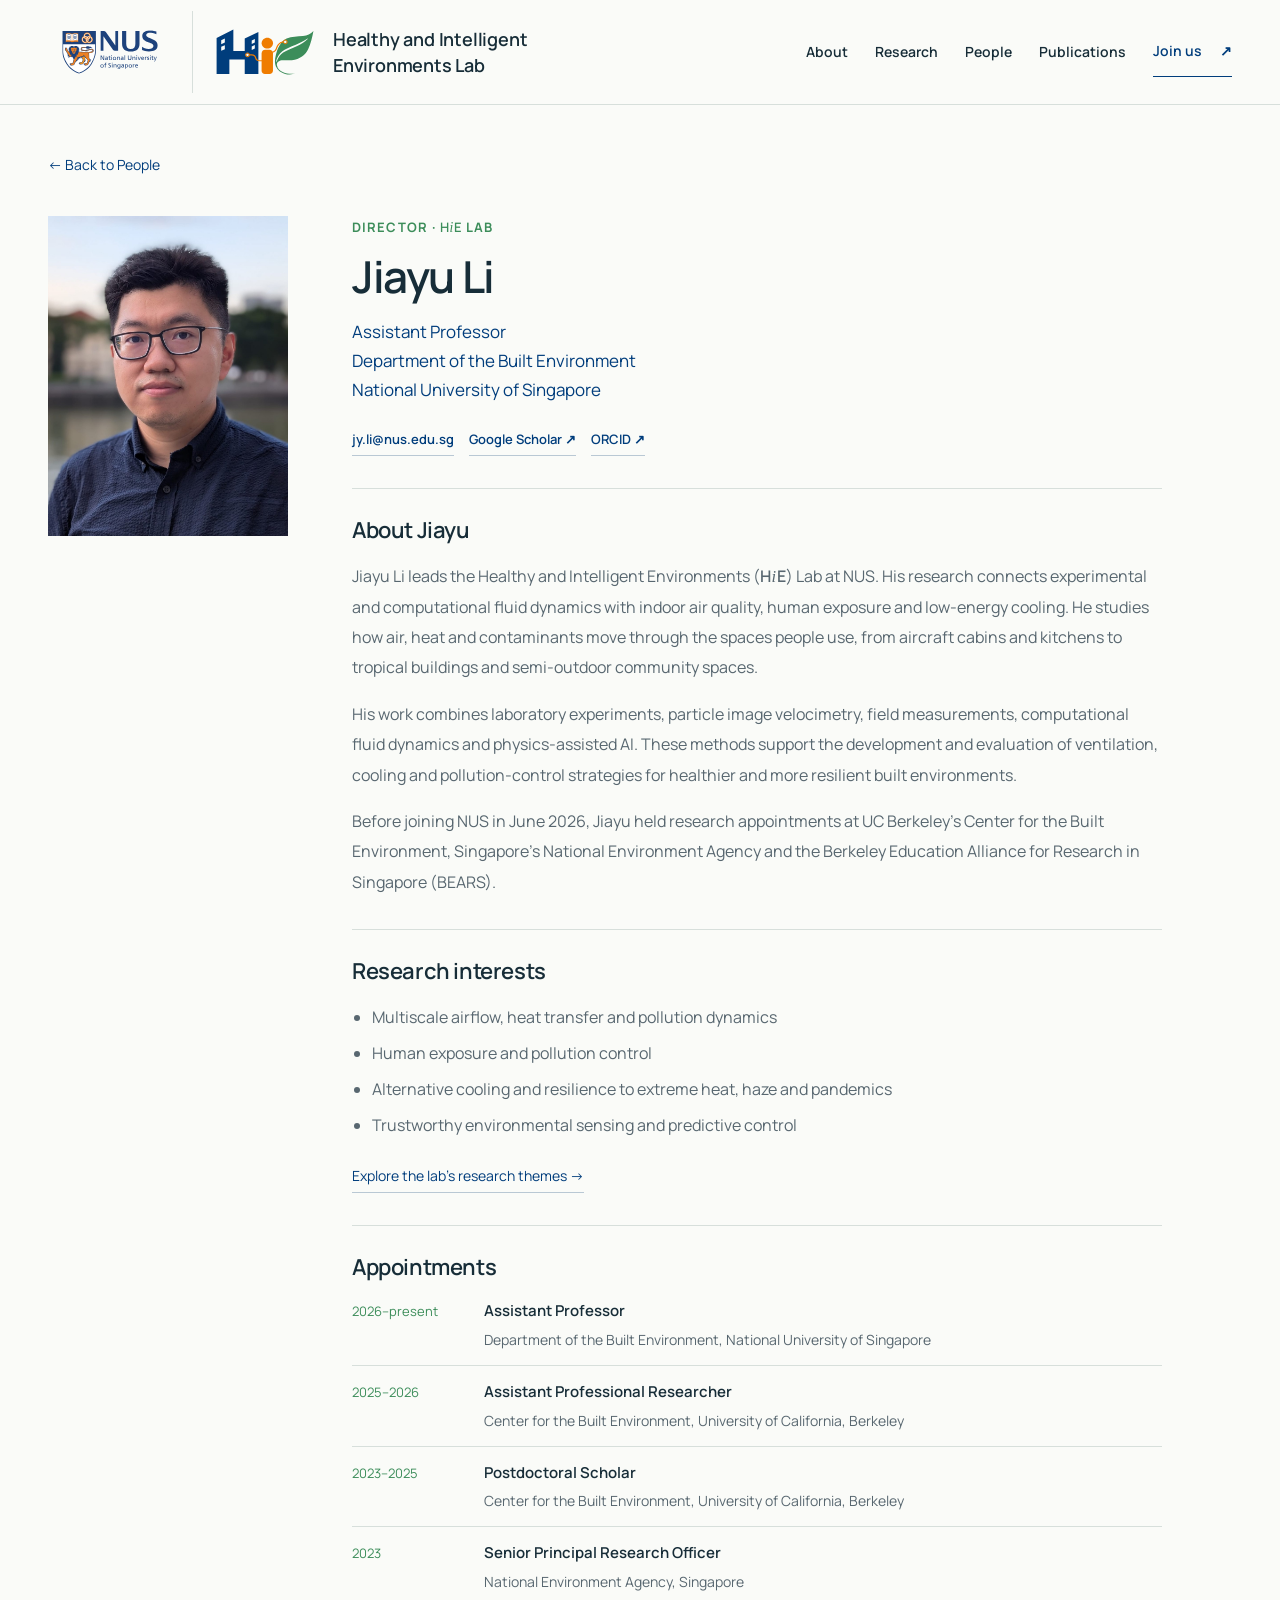
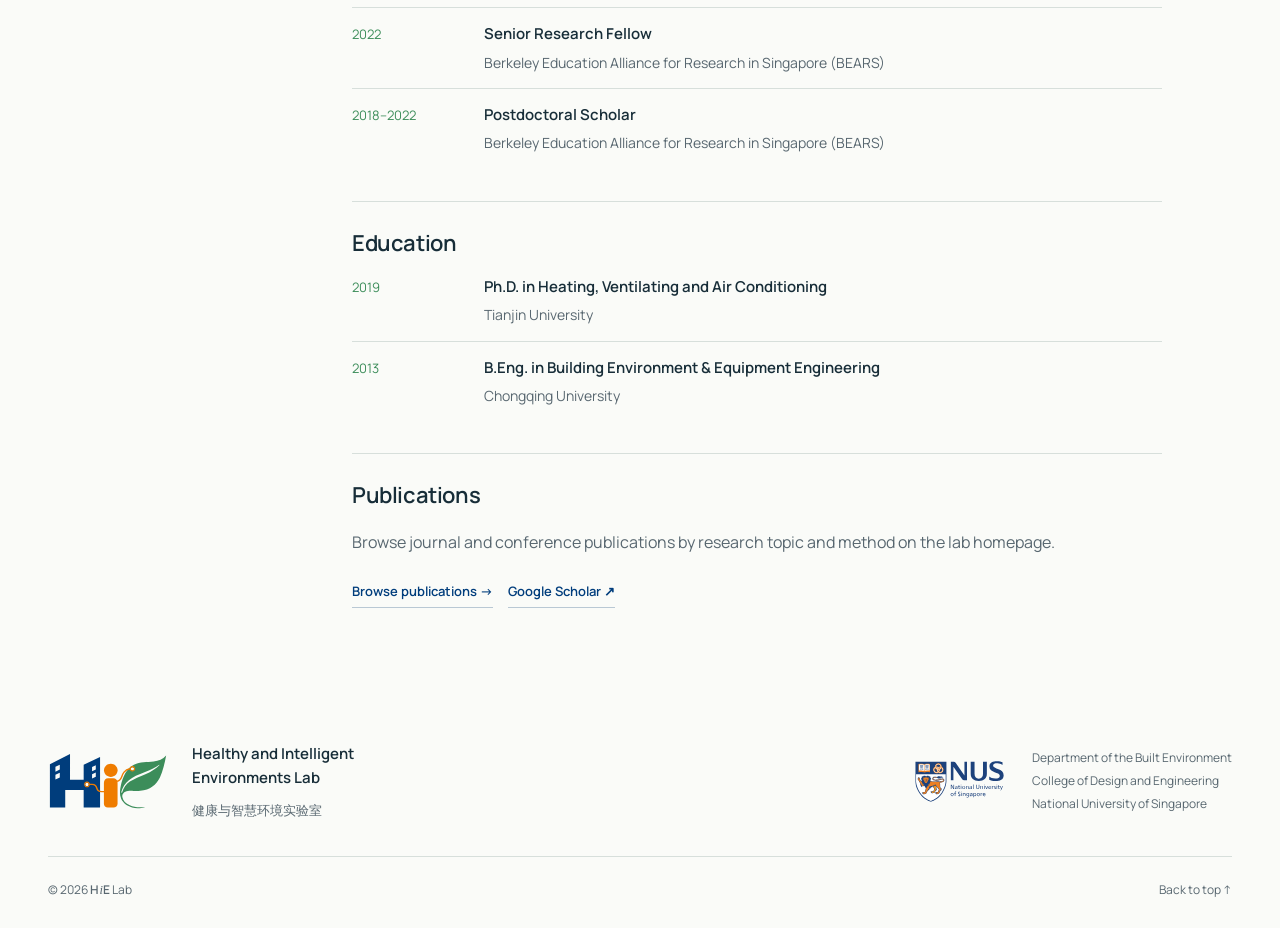
==== docs/people/jiayu-li.html @ 2f4a6621 "Publish Healthy and Intelligent Environments Lab website" ====
<!doctype html>
<html lang="en">
<head>
  <meta charset="utf-8">
  <meta name="viewport" content="width=device-width, initial-scale=1">
  <title>Jiayu Li | HiE Lab at NUS</title>
  <meta name="description" content="Jiayu Li, Assistant Professor at NUS and Director of the Healthy and Intelligent Environments Lab. Research, academic appointments and education.">
  <meta name="robots" content="index,follow">
  <meta name="theme-color" content="#003D7C">
  <meta property="og:title" content="Jiayu Li | HiE Lab at NUS">
  <meta property="og:description" content="Research in airflow, indoor air quality, human exposure and low-energy cooling. Learn about Jiayu Li's work, appointments and education.">
  <meta property="og:type" content="profile">
  <meta property="og:locale" content="en_SG">
  <link rel="canonical" href="https://jiayuliaq.github.io/hie-lab/people/jiayu-li.html">
  <link rel="sitemap" type="application/xml" href="../sitemap.xml">
  <meta property="og:url" content="https://jiayuliaq.github.io/hie-lab/people/jiayu-li.html">
  <meta property="og:site_name" content="HiE Lab at NUS">
  <meta property="og:image" content="https://jiayuliaq.github.io/hie-lab/assets/jiayu-li.jpg">
  <meta property="og:image:alt" content="Jiayu Li, Director of the Healthy and Intelligent Environments Lab at NUS">
  <meta name="twitter:card" content="summary">
  <link rel="icon" href="../assets/hie-logo.svg" type="image/svg+xml">
  <link rel="stylesheet" href="../style.css">
  <script src="../main.js" defer></script>
  <script type="application/ld+json">
{
  "@context": "https://schema.org",
  "@type": "Person",
  "name": "Jiayu Li",
  "url": "https://jiayuliaq.github.io/hie-lab/people/jiayu-li.html",
  "image": "https://jiayuliaq.github.io/hie-lab/assets/jiayu-li.jpg",
  "jobTitle": "Assistant Professor",
  "email": "jy.li@nus.edu.sg",
  "affiliation": {
    "@type": "CollegeOrUniversity",
    "name": "National University of Singapore",
    "url": "https://nus.edu.sg/"
  },
  "sameAs": [
    "https://orcid.org/0000-0002-5398-1151",
    "https://scholar.google.com/citations?user=yG-ViIwAAAAJ&hl=en"
  ]
}
  </script>
</head>
<body id="top">
  <a class="skip-link" href="#main">Skip to content</a>
  <header class="site-header">
    <div class="wrap header-inner">
      <div class="brand-group">
        <a class="university-brand" href="https://nus.edu.sg/" aria-label="National University of Singapore">
          <img src="../assets/nus-logo.svg" width="616" height="325" alt="National University of Singapore">
        </a>
        <a class="brand" href="../index.html" aria-label="Healthy and Intelligent Environments Lab home">
          <img src="../assets/hie-logo.svg" width="1292" height="626" alt="HiE">
          <span class="brand-type">Healthy and Intelligent<br>Environments Lab</span>
        </a>
      </div>
      <button class="menu-toggle" type="button" aria-controls="primary-nav" aria-expanded="false" hidden>Menu <span aria-hidden="true">+</span></button>
      <nav id="primary-nav" class="primary-nav" aria-label="Main navigation">
        <a href="../index.html#about">About</a><a href="../index.html#research">Research</a><a href="../index.html#people">People</a><a href="../index.html#publications">Publications</a><a class="nav-contact" href="../index.html#join">Join us <span aria-hidden="true">↗</span></a>
      </nav>
    </div>
  </header>

  <main id="main" class="wrap profile-page" tabindex="-1">
    <a class="back-to-people" href="../index.html#people"><span aria-hidden="true">←</span> Back to People</a>
    <div class="profile-layout">
      <img class="profile-portrait" src="../assets/jiayu-li.jpg" width="900" height="1200" alt="Jiayu Li">
      <div class="profile-body">
        <header class="profile-header">
          <p class="eyebrow">Director · <span class="hie-wordmark">H<span class="hie-wordmark-i">i</span>E</span> Lab</p>
          <h1>Jiayu Li</h1>
          <p class="profile-role">Assistant Professor<br>Department of the Built Environment<br>National University of Singapore</p>
          <div class="profile-links">
            <a href="mailto:jy.li@nus.edu.sg">jy.li@nus.edu.sg</a>
            <a href="https://scholar.google.com/citations?user=yG-ViIwAAAAJ&amp;hl=en" target="_blank" rel="noopener noreferrer">Google Scholar ↗</a>
            <a href="https://orcid.org/0000-0002-5398-1151" target="_blank" rel="noopener noreferrer">ORCID ↗</a>
          </div>
        </header>
        <section class="profile-section" aria-labelledby="biography-title">
          <h2 id="biography-title">About Jiayu</h2>
          <p>Jiayu Li leads the Healthy and Intelligent Environments (<span class="hie-wordmark">H<span class="hie-wordmark-i">i</span>E</span>) Lab at NUS. His research connects experimental and computational fluid dynamics with indoor air quality, human exposure and low-energy cooling. He studies how air, heat and contaminants move through the spaces people use, from aircraft cabins and kitchens to tropical buildings and semi-outdoor community spaces.</p>
          <p>His work combines laboratory experiments, particle image velocimetry, field measurements, computational fluid dynamics and physics-assisted AI. These methods support the development and evaluation of ventilation, cooling and pollution-control strategies for healthier and more resilient built environments.</p>
          <p>Before joining NUS in June 2026, Jiayu held research appointments at UC Berkeley’s Center for the Built Environment, Singapore’s National Environment Agency and the Berkeley Education Alliance for Research in Singapore (BEARS).</p>
        </section>
        <section class="profile-section" aria-labelledby="interests-title">
          <h2 id="interests-title">Research interests</h2>
          <ul class="profile-interests">
            <li>Multiscale airflow, heat transfer and pollution dynamics</li>
            <li>Human exposure and pollution control</li>
            <li>Alternative cooling and resilience to extreme heat, haze and pandemics</li>
            <li>Trustworthy environmental sensing and predictive control</li>
          </ul>
          <a class="text-link" href="../index.html#research">Explore the lab’s research themes <span aria-hidden="true">→</span></a>
        </section>
        <section class="profile-section" aria-labelledby="appointments-title">
          <h2 id="appointments-title">Appointments</h2>
          <ol class="profile-timeline">
            <li><span class="timeline-date">2026–present</span><div><strong>Assistant Professor</strong><p>Department of the Built Environment, National University of Singapore</p></div></li>
            <li><span class="timeline-date">2025–2026</span><div><strong>Assistant Professional Researcher</strong><p>Center for the Built Environment, University of California, Berkeley</p></div></li>
            <li><span class="timeline-date">2023–2025</span><div><strong>Postdoctoral Scholar</strong><p>Center for the Built Environment, University of California, Berkeley</p></div></li>
            <li><span class="timeline-date">2023</span><div><strong>Senior Principal Research Officer</strong><p>National Environment Agency, Singapore</p></div></li>
            <li><span class="timeline-date">2022</span><div><strong>Senior Research Fellow</strong><p>Berkeley Education Alliance for Research in Singapore (BEARS)</p></div></li>
            <li><span class="timeline-date">2018–2022</span><div><strong>Postdoctoral Scholar</strong><p>Berkeley Education Alliance for Research in Singapore (BEARS)</p></div></li>
          </ol>
        </section>
        <section class="profile-section" aria-labelledby="education-title">
          <h2 id="education-title">Education</h2>
          <ul class="profile-timeline">
            <li><span class="timeline-date">2019</span><div><strong>Ph.D. in Heating, Ventilating and Air Conditioning</strong><p>Tianjin University</p></div></li>
            <li><span class="timeline-date">2013</span><div><strong>B.Eng. in Building Environment &amp; Equipment Engineering</strong><p>Chongqing University</p></div></li>
          </ul>
        </section>
        <section class="profile-section" aria-labelledby="profile-publications-title">
          <h2 id="profile-publications-title">Publications</h2>
          <p>Browse journal and conference publications by research topic and method on the lab homepage.</p>
          <div class="profile-links"><a href="../index.html#publications">Browse publications →</a><a href="https://scholar.google.com/citations?user=yG-ViIwAAAAJ&amp;hl=en" target="_blank" rel="noopener noreferrer">Google Scholar ↗</a></div>
        </section>
      </div>
    </div>
  </main>

  <footer class="wrap footer">
    <div class="footer-identity"><img src="../assets/hie-logo.svg" width="1292" height="626" alt="HiE Lab"><div><p>Healthy and Intelligent<br>Environments Lab</p><p lang="zh-Hans">健康与智慧环境实验室</p></div></div>
    <div class="footer-affiliation"><a href="https://nus.edu.sg/" aria-label="National University of Singapore"><img src="../assets/nus-logo.svg" width="616" height="325" alt="National University of Singapore" loading="lazy"></a><p>Department of the Built Environment<br>College of Design and Engineering<br>National University of Singapore</p></div>
    <div class="footer-bottom"><p>© <span id="year">2026</span> <span class="hie-wordmark">H<span class="hie-wordmark-i">i</span>E</span> Lab</p><a href="#top">Back to top ↑</a></div>
  </footer>
</body>
</html>
---- docs/style.css ----
@font-face{font-family:Manrope;src:url("assets/fonts/manrope-0.ttf") format("truetype");font-style:normal;font-weight:400;font-display:swap}
@font-face{font-family:Manrope;src:url("assets/fonts/manrope-2.ttf") format("truetype");font-style:normal;font-weight:600;font-display:swap}
@font-face{font-family:Manrope;src:url("assets/fonts/manrope-3.ttf") format("truetype");font-style:normal;font-weight:700;font-display:swap}
:root{--blue:#003d7c;--orange:#ef7c00;--green:#3c8d5a;--ink:#172d38;--muted:#586770;--line:#d7dfdb;--paper:#fafbf8;--wash:#eef3ee;--max:1240px}
*{box-sizing:border-box}
[hidden]{display:none!important}
html{scroll-behavior:smooth;scroll-padding-top:110px}
body{margin:0;background:var(--paper);color:var(--ink);font:400 17px/1.75 Manrope,Arial,sans-serif;-webkit-font-smoothing:antialiased}
/* HiE text signature, option B: ordinary searchable letters with a serif italic i. */
.hie-wordmark{display:inline-block;white-space:nowrap;font-family:Manrope,Arial,sans-serif;font-weight:600;font-style:normal;line-height:1.05;letter-spacing:0;text-transform:none;vertical-align:baseline}
.hie-wordmark-i{display:inline-block;font-family:Georgia,'Times New Roman',serif;font-style:italic;font-weight:400;font-size:1.04em;line-height:1;margin:0 .035em}
.hie-wordmark--brand{color:var(--blue)}
.hie-wordmark--brand .hie-wordmark-i{color:var(--orange)}
img{max-width:100%;display:block;height:auto}
a{color:inherit;text-decoration:none}
button{font:inherit}
h1,h2,h3,p,figure{margin:0}
h1,h2,h3{font-weight:600;line-height:1.2}
a,button{-webkit-tap-highlight-color:transparent}
a:focus-visible,button:focus-visible{outline:3px solid var(--orange);outline-offset:6px}
::selection{background:#f7d7b3;color:var(--blue)}
.wrap{width:calc(100% - 96px);max-width:var(--max);margin-inline:auto}
.skip-link{position:fixed;left:20px;top:-100px;background:var(--blue);color:white;padding:10px 20px;z-index:100}
.skip-link:focus{top:14px}
.eyebrow{font-size:15px;letter-spacing:1.1px;text-transform:uppercase;font-weight:700;color:var(--ink);line-height:1.7}
.button{display:inline-flex;align-items:center;justify-content:space-between;gap:40px;background:var(--blue);color:#fff;padding:14px 22px;font-size:14px;font-weight:600;transition:background .15s}
.button:hover{background:#20517e}
.opportunity{display:flex;align-items:center;justify-content:space-between;gap:20px;border-block:1px solid var(--line);padding-block:20px;font-size:14px}
.opportunity p{display:flex;align-items:center;gap:20px}
.opportunity p>span:last-child{color:var(--muted)}
.opportunity a{color:var(--blue);font-weight:600}
.status-dot{width:7px;height:7px;background:var(--green);border-radius:50%;flex:none}
.section{display:grid;grid-template-columns:minmax(240px,1fr) minmax(0,1.8fr);gap:88px;padding-block:100px}
.section-heading h2{font-size:34px;letter-spacing:-1.3px;line-height:1.25;margin-top:20px}
.section.about,.section.research-layout{display:block;padding-block:72px}
.about>.eyebrow,.research-layout>.eyebrow{margin-bottom:22px}
.section-aside{color:var(--muted);font-size:15px;margin-top:25px;max-width:260px}
.about-content>p{max-width:1000px;font-size:17px;color:var(--muted);line-height:1.9}
.about-content>p+p{margin-top:17px}
.principles{display:grid;grid-template-columns:repeat(3,minmax(0,1fr));gap:36px;margin-top:30px;padding-top:26px;border-top:1px solid var(--line)}
.principles h3{font-size:17px;display:flex;align-items:center;gap:9px}
.principles p{font-size:15px;color:var(--muted);margin-top:12px;line-height:1.85}
.dot{height:7px;width:7px;border-radius:50%;flex:none}
.green{background:var(--green)}
.orange{background:var(--orange)}
.blue{background:var(--blue)}
.research-band{background:var(--wash);border-block:1px solid var(--line)}
.research-list{list-style:none;margin:0;padding:0}
.research-list>li{display:grid;grid-template-columns:34px minmax(0,1fr);align-items:start;gap:20px;padding:24px 0;border-bottom:1px solid #b9c8bf}
.research-list>li:first-child{padding-top:0}
.research-list>li:last-child{padding-bottom:0;border-bottom:0}
.theme-number{font-size:13px;color:var(--green);padding-top:4px;font-weight:600}
.research-list h3{font-size:22px;letter-spacing:-.4px;line-height:1.35}
.research-list p{max-width:78ch;margin-top:8px;font-size:16px;color:var(--muted);line-height:1.8}
.section.projects{display:block;padding-block:72px;border-bottom:1px solid var(--line)}
.projects-intro{margin-top:14px;font-size:15px;line-height:1.8;color:var(--muted)}
.project-list{list-style:none;display:grid;grid-template-columns:repeat(3,minmax(0,1fr));gap:28px;margin:30px 0 0;padding:0}
.project-list>li{display:flex;flex-direction:column;align-items:flex-start;border-top:3px solid var(--green);padding-top:20px;min-width:0}
.project-funder{font-size:12px;font-weight:600;color:var(--blue);line-height:1.7;margin-bottom:12px}
.project-list h3{font-size:20px;line-height:1.4;letter-spacing:-.3px}
.project-description{margin-top:14px;font-size:15px;line-height:1.8;color:var(--muted)}
.project-link{margin-top:14px;font-size:13px;color:var(--blue);text-decoration:underline;text-underline-offset:4px}
.project-link:hover{color:var(--green)}
.project-status{margin-top:auto;padding-top:20px;font-size:12px;font-weight:600;line-height:1.6;color:var(--green)}
.section.people{display:block;padding-block:72px}
.people>.eyebrow{margin-bottom:30px}
.people-groups{display:grid;grid-template-columns:repeat(2,minmax(0,1fr));gap:38px 40px}
.people-group-wide{grid-column:1/-1}
.people-group>h3{font-size:16px;line-height:1.5;padding-bottom:16px;margin-bottom:22px;border-bottom:1px solid var(--line)}
.member-list{list-style:none;padding:0;margin:0;display:grid;gap:28px}
.advisor-list,.student-list{grid-template-columns:repeat(3,minmax(0,1fr))}
.member-card{display:flex;align-items:center;gap:20px;min-width:0}
.member-card>div{min-width:0}
.member-photo{width:104px;height:130px;object-fit:cover;object-position:50% 25%;flex:none;background:var(--wash)}
.member-name{margin:0;font-size:19px;font-weight:600;line-height:1.45;letter-spacing:-.3px;color:var(--blue)}
.member-name>span{display:inline-block;font-size:16px;margin-left:4px}
a.member-card:hover .member-name{text-decoration:underline;text-underline-offset:5px}
.member-role{font-size:14px;margin-top:9px;line-height:1.6}
.member-project{font-size:14px;color:var(--muted);margin-top:12px;line-height:1.7;max-width:38ch}
.member-affiliation{font-size:13px;color:var(--muted);margin-top:6px;line-height:1.7;max-width:28ch}
.member-card.member-card-topics{align-items:flex-start}
.member-card-topics .member-role{margin-top:6px}
.member-card-topics .member-affiliation{margin-top:4px}
.member-topics{margin:8px 0 0;padding-left:16px;font-size:13px;line-height:1.55;color:var(--muted)}
.member-topics li+li{margin-top:3px}
.member-topics li::marker{color:var(--green)}
.profile-page{padding-block:44px 80px}
.back-to-people{display:inline-block;font-size:14px;color:var(--blue);margin-bottom:38px}
.back-to-people:hover{text-decoration:underline;text-underline-offset:4px}
.profile-layout{display:grid;grid-template-columns:240px minmax(0,1fr);gap:64px;align-items:start}
.profile-portrait{width:240px;aspect-ratio:3/4;object-fit:cover;background:var(--wash)}
.profile-body{max-width:810px;min-width:0}
.profile-header .eyebrow{color:var(--green);font-size:13px}
.profile-header h1{font-size:44px;letter-spacing:-1.4px;margin-top:12px}
.profile-header .profile-role{color:var(--blue);font-size:17px;margin-top:16px;line-height:1.7}
.profile-section{border-top:1px solid var(--line);margin-top:32px;padding-top:28px}
.profile-section h2{font-size:22px;letter-spacing:-.4px;margin-bottom:18px}
.profile-section>p{font-size:16px;color:var(--muted);line-height:1.9}
.profile-section>p+p{margin-top:16px}
.profile-interests{padding-left:20px;margin:0;color:var(--muted);font-size:16px}
.profile-interests li+li{margin-top:8px}
.profile-timeline{padding:0;margin:0;list-style:none}
.profile-timeline li{display:grid;grid-template-columns:112px minmax(0,1fr);gap:20px;padding:13px 0}
.profile-timeline li:first-child{padding-top:0}
.profile-timeline li+li{border-top:1px solid var(--line)}
.profile-timeline .timeline-date{font-size:13px;color:var(--green);padding-top:2px}
.profile-timeline strong{font-size:15px;font-weight:600;line-height:1.7;display:block}
.profile-timeline p{font-size:14px;color:var(--muted);line-height:1.8;margin-top:3px}
.profile-links{display:flex;flex-wrap:wrap;gap:15px;margin-top:23px;font-size:13px;font-weight:600}
.profile-links a,.text-link{color:var(--blue);border-bottom:1px solid #b9c8d4;padding-bottom:4px}
.profile-links a:hover,.text-link:hover{border-color:var(--blue)}
.section.publications{display:block;border-top:1px solid var(--line);padding-block:72px}
.publications-heading{display:flex;justify-content:space-between;align-items:flex-start;gap:24px;margin-bottom:30px}
.publications-heading .text-link{flex:none;margin-top:0}
.publications-intro{font-size:15px;line-height:1.8;color:var(--muted);margin-top:14px;max-width:72ch}
.publication-controls{margin-bottom:8px}
.filter-hint{font-size:13px;color:var(--muted);margin-bottom:20px;line-height:1.7}
.publication-filter-group,.publication-type-filter{padding:0;margin:0;border:0;min-width:0}
.publication-filter-group{margin-bottom:20px}
.publication-filter-group legend,.publication-type-filter legend{padding:0;margin-bottom:10px;font-size:13px;font-weight:600;color:var(--ink)}
.filter-buttons{display:flex;flex-wrap:wrap;gap:8px}
.filter-button{background:transparent;border:1px solid var(--line);border-radius:4px;color:var(--muted);cursor:pointer;padding:8px 13px;font-size:13px;line-height:1.6;min-height:40px;transition:background .15s,border-color .15s}
.filter-button:hover{border-color:var(--blue);color:var(--blue)}
.filter-button[aria-pressed="true"]{background:var(--blue);border-color:var(--blue);color:#fff}
[data-filter-group="methods"] .filter-button[aria-pressed="true"]{background:#2f7047;border-color:#2f7047}
.publication-toolbar{display:flex;justify-content:space-between;align-items:flex-end;gap:20px;border-top:1px solid var(--line);padding-top:20px}
.filter-reset{border:0;background:none;color:var(--blue);font-size:13px;padding:10px 0;cursor:pointer;line-height:1.7;text-decoration:underline;text-underline-offset:4px}
.filter-reset:disabled{opacity:.5;cursor:default;text-decoration:none}
.publication-count{margin-top:24px;padding-bottom:14px;border-bottom:1px solid var(--line);font-size:13px;line-height:1.7;color:var(--muted)}
.publication-empty{font-size:15px;padding:30px 0;color:var(--muted)}
.publication-more{display:flex;align-items:center;gap:26px;margin-top:28px}
.paper-tags{display:flex;flex-wrap:wrap;gap:7px;margin-top:14px}
.paper-tag{font-size:11px;line-height:1.6;padding:3px 8px;color:var(--blue);background:#eaf0f5;border-radius:3px}
.paper-tag-method{color:#2f7047;background:#eaf2e9}
.paper-authors strong{font-weight:600;color:var(--ink)}
.paper-meta .paper-award{color:#865000}
.paper-list .paper-venue{margin-top:4px}
.text-link{font-size:14px;display:inline-block;margin-top:25px}
.paper-list{list-style:none;padding:0;margin:0}
.paper-list>li{border-bottom:1px solid var(--line);padding:26px 0}
.paper-list>li:first-child{padding-top:0}
.paper-meta{display:flex;flex-wrap:wrap;gap:8px 22px;font-size:12px;color:var(--muted);line-height:1.6;margin-bottom:10px}
.paper-meta>span:first-child{color:var(--green);font-weight:600}
.paper-list h3{font-size:17px;line-height:1.6;letter-spacing:-.1px}
.paper-list h3 a{display:block;position:relative;padding-right:28px}
.paper-list h3 a>span{position:absolute;right:0;top:1px;color:var(--green)}
.paper-list h3 a:hover{color:var(--blue);text-decoration:underline;text-underline-offset:4px}
.paper-list li>p{font-size:14px;color:var(--muted);margin-top:10px}
.section.partners{display:block;border-top:1px solid var(--line);padding-block:64px}
.partners-intro{font-size:15px;line-height:1.8;color:var(--muted);margin-top:14px}
.partner-list{list-style:none;display:grid;grid-template-columns:repeat(4,minmax(0,1fr));gap:24px;margin:30px 0 0;padding:0}
.partner-link{display:flex;flex-direction:column;align-items:center;gap:16px;height:100%;padding:20px 18px;background:#fff;border:1px solid var(--line)}
.partner-mark{display:flex;align-items:center;justify-content:center;width:100%;height:88px}
.partner-mark img{width:100%;max-width:190px;height:auto;max-height:68px;object-fit:contain}
.partner-mark-reverse{background:#003262;padding:18px}
.partner-name{font-size:13px;font-weight:600;color:var(--muted);line-height:1.6;text-align:center}
.partner-name>span{margin-left:5px;color:var(--blue)}
.partner-link:hover{border-color:var(--blue)}
.partner-link:hover .partner-name{color:var(--blue);text-decoration:underline;text-underline-offset:4px}
.join-band{background:var(--blue);color:#fff}
.join-layout{display:grid;grid-template-columns:1fr 1fr;gap:105px;padding-block:78px}
.join-band .eyebrow{color:#bdcfe0}
.join-layout h2{font-size:40px;line-height:1.22;letter-spacing:-1.6px;margin-top:24px}
.join-intro{max-width:350px;font-size:16px;color:#d9e3eb;margin-top:26px}
.opening{color:#fbbb78;font-size:13px;font-weight:600;margin-bottom:13px}
.join-content h3{font-size:23px;letter-spacing:-.4px;margin-bottom:22px}
.join-content>p:not(.opening){font-size:16px;color:#d9e3eb;line-height:1.9;margin-top:16px}
.contact-link{display:inline-flex;gap:40px;align-items:center;font-size:22px;border-bottom:1px solid #8ea8c2;padding-block:7px;margin-top:18px}
.contact-link>span{color:#fbbb78}
.join-links{margin-top:18px;font-size:13px;text-decoration:underline;text-underline-offset:4px}
.join-content .collaboration-note{font-size:13px;margin-top:27px}
.footer{display:grid;grid-template-columns:1fr 1fr;gap:35px;padding-top:54px}
.footer-identity{display:flex;align-items:center;gap:24px}
.footer-identity>img{width:120px}
.footer-identity p{font-size:15px;font-weight:600;line-height:1.6}
.footer-identity p[lang]{font-size:13px;font-weight:400;color:var(--muted);margin-top:10px}
.footer-affiliation{display:flex;justify-content:flex-end;gap:15px;align-items:center}
.footer-affiliation img{width:115px}
.footer-affiliation p{font-size:12px;color:var(--muted);line-height:1.9}
.footer-bottom{grid-column:1/-1;border-top:1px solid var(--line);display:flex;justify-content:space-between;padding:22px 0 28px;font-size:12px;color:var(--muted)}
@media (max-width:1100px){
.wrap{width:calc(100% - 64px)}
.section{gap:50px;grid-template-columns:1fr 1.9fr}
.advisor-list .member-card{align-items:flex-start;flex-direction:column;gap:15px}
.profile-layout{grid-template-columns:200px minmax(0,1fr);gap:40px}
.profile-portrait{width:200px}
.join-layout{gap:60px}
.footer-identity{gap:17px}
.footer-affiliation{gap:8px}
.footer-affiliation img{width:95px}
}
@media (max-width:820px){
html{scroll-padding-top:100px}
.section{grid-template-columns:1fr;gap:35px;padding-block:65px}
.section-heading h2{font-size:30px}
.section.about,.section.research-layout,.section.projects{padding-block:56px}
.project-list{grid-template-columns:1fr;gap:26px}
.project-list h3{font-size:21px}
.section-heading h2 br{display:none}
.section-aside{max-width:550px;margin-top:16px;font-size:15px;}
.section.people{padding-block:56px}
.section.publications{padding-block:56px}
.section.partners{padding-block:56px}
.partner-list{grid-template-columns:repeat(2,minmax(0,1fr))}
.people-groups{gap:32px}
.member-card{align-items:flex-start;flex-direction:column;gap:15px}
.profile-layout{grid-template-columns:170px minmax(0,1fr);gap:32px}
.profile-portrait{width:170px}
.principles{gap:28px}
.join-layout{gap:45px}
.join-layout h2{font-size:32px}
.join-content h3{font-size:21px}
.contact-link{font-size:18px;gap:20px}
.footer{gap:30px}
.footer-affiliation{flex-direction:column;align-items:flex-start;justify-content:center}
.footer-affiliation img{width:110px}
.footer-affiliation p{font-size:12px}
.footer-identity{align-items:flex-start;flex-direction:column;gap:12px}
}
@media (max-width:600px){
.eyebrow{font-size:14px}
.wrap{width:calc(100% - 40px)}
.opportunity{align-items:flex-start;padding-block:17px;font-size:12px;gap:15px}
.opportunity p{display:grid;grid-template-columns:7px 1fr;gap:3px 10px;align-items:center}
.opportunity p>span:last-child{grid-column:2}
.opportunity a{padding-top:2px;white-space:nowrap}
.section{padding-block:50px;gap:28px}
.section-heading h2{font-size:28px;letter-spacing:-1px}
.section.about,.section.research-layout,.section.projects{padding-block:42px}
.project-list{margin-top:24px}
.project-list h3{font-size:19px}
.project-description{font-size:14px}
.about-content>p{font-size:16px}
.principles{grid-template-columns:1fr;gap:22px;margin-top:28px}
.principles p{font-size:14px}
.research-list>li{grid-template-columns:25px minmax(0,1fr);gap:12px;padding-block:20px}
.research-list h3{font-size:18px}
.research-list p{font-size:15px}
.section.people{padding-block:42px}
.section.publications{padding-block:42px}
.publications-heading{flex-direction:column;gap:16px;margin-bottom:24px}
.publications-intro{font-size:14px}
.filter-button{padding:8px 10px;font-size:12px;min-height:42px}
.publication-toolbar{flex-wrap:wrap;gap:8px}
.publication-more{gap:20px}
.section.partners{padding-block:42px}
.partners-intro{font-size:14px}
.partner-list{gap:16px;margin-top:24px}
.partner-link{padding:16px 12px;gap:12px}
.partner-mark{height:76px}
.partner-mark-reverse{padding:12px}
.people-groups,.advisor-list,.student-list{grid-template-columns:1fr}
.people-group>h3{margin-bottom:20px;padding-bottom:13px}
.member-card,.advisor-list .member-card{flex-direction:row;align-items:center;gap:20px}
.member-photo{width:88px;height:110px}
.member-name{font-size:18px}
.profile-page{padding-block:28px 50px}
.back-to-people{margin-bottom:26px}
.profile-layout{grid-template-columns:1fr;gap:28px}
.profile-portrait{width:160px}
.profile-header h1{font-size:36px;letter-spacing:-1px}
.profile-timeline li{grid-template-columns:1fr;gap:5px;padding-block:16px}
.profile-section{margin-top:28px;padding-top:24px}
.profile-links{font-size:13px;gap:22px}
.paper-list h3{font-size:15px}
.paper-meta{font-size:11px;gap:16px}
.paper-list li>p{font-size:12px}
.join-layout{grid-template-columns:1fr;padding-block:50px;gap:36px}
.join-layout h2{font-size:34px}
.join-intro{max-width:none;font-size:15px}
.join-content h3{font-size:22px;margin-bottom:18px}
.join-content>p:not(.opening){font-size:16px}
.contact-link{font-size:23px}
.footer{grid-template-columns:1fr;gap:30px;padding-top:35px}
.footer-identity{flex-direction:row;align-items:center;gap:20px}
.footer-identity>img{width:95px}
.footer-identity p{font-size:14px}
.footer-affiliation{flex-direction:row;align-items:center;justify-content:flex-start;gap:18px}
.footer-affiliation img{width:95px}
.footer-affiliation p{font-size:11px}
.footer-bottom{padding-top:20px;font-size:12px;}
}
@media (prefers-reduced-motion:reduce){
html{scroll-behavior:auto}
*{transition:none!important}
}
@media print{
.publication-controls,.publication-more,.publication-empty{display:none!important}
#publication-list>li[hidden]{display:list-item!important}
.opportunity,.back-top{display:none!important}
.wrap{width:100%}
.section,.join-layout{padding-block:35px}
.research-band,.join-band{background:white;color:var(--ink)}
.join-band p,.join-band .eyebrow{color:var(--ink)}
.footer-bottom{font-size:9px}
details::details-content{display:block!important;content-visibility:visible!important}
a{text-decoration:none}
}
@media (max-width:360px){
.contact-link{font-size:21px}
}
/* University identity, lab wordmark, then the full laboratory name. */
.site-header{ background:rgba(250,251,248,.98); border-bottom:1px solid var(--line); position:sticky; top:0; z-index:20; }
.header-inner{ min-height:104px; display:flex; align-items:center; justify-content:space-between; gap:28px; }
.brand-group{ display:flex; align-items:center; gap:22px; min-width:0; }
.university-brand{ display:block; flex:none; padding-right:20px; border-right:1px solid var(--line); }
.university-brand img{ width:124px; }
.brand{ display:flex; align-items:center; gap:18px; min-width:0; }
.brand img{ width:100px; flex:none; }
.brand-type{ font-size:18px; font-weight:600; line-height:1.45; letter-spacing:-.2px; }
.primary-nav{ display:flex; align-items:center; gap:27px; flex:none; font-size:14px; font-weight:600; }
.primary-nav a{ padding-block:12px; transition:color .15s; ;font-size:14px;}
.primary-nav a:hover,.primary-nav a[aria-current="location"]{ color:var(--green); }
.primary-nav .nav-contact{ color:var(--blue); border-bottom:1px solid var(--blue); }
.nav-contact span{ margin-left:15px; }
.menu-toggle{ display:none; }
@media (max-width:1100px){
.header-inner{ gap:20px; }
.brand-group{ gap:16px; }
.university-brand{ padding-right:16px; }
.university-brand img{ width:110px; }
.brand{ gap:14px; }
.brand img{ width:88px; }
.brand-type{ font-size:17px; }
.primary-nav{ gap:19px; ;font-size:14px;}
}
@media (max-width:1000px){
.header-inner{ min-height:96px; flex-wrap:wrap; column-gap:18px; row-gap:0; }
.menu-toggle:not([hidden]){ display:flex; gap:20px; align-items:center; padding:12px 0 12px 14px; border:0; background:none; color:var(--blue); font-size:12px; font-weight:600; cursor:pointer; }
.menu-toggle>span{ font-size:22px; font-weight:400; }
.primary-nav{ width:100%; display:flex; flex-wrap:wrap; justify-content:flex-end; gap:24px; padding:12px 0 18px; border-top:1px solid var(--line); ;font-size:14px;}
.js .primary-nav{ display:none; }
.js .primary-nav.is-open{ display:flex; }
.primary-nav a{ font-size:14px; }
}
@media (max-width:600px){
.site-header{ position:static; }
.header-inner{ display:grid; grid-template-columns:1fr auto; min-height:0; padding-top:16px; }
.brand-group{ grid-column:1/-1; gap:12px; width:100%; }
.university-brand{ padding-right:12px; }
.university-brand img{ width:78px; }
.brand{ flex:1; gap:12px; }
.brand img{ width:66px; }
.brand-type{ font-size:13px; letter-spacing:-.1px; }
.menu-toggle:not([hidden]){ grid-column:2; gap:16px; padding-block:8px; font-size:11px; }
.primary-nav{ grid-column:1/-1; justify-content:space-between; gap:10px; padding:8px 0 14px; ;font-size:14px;}
.primary-nav a{ font-size:12px; }
.nav-contact span{ margin-left:6px; }
}
@media (max-width:360px){
.brand-group{ gap:9px; }
.university-brand{ padding-right:9px; }
.university-brand img{ width:62px; }
.brand{ gap:9px; }
.brand img{ width:54px; }
.brand-type{ font-size:12px; }
}
@media print{
.site-header{ position:static; }
.menu-toggle{ display:none!important; }
}

/* Full name and affiliation introduce the research-led hero headline. */
.hero { display:grid; grid-template-columns:minmax(0,1fr) minmax(0,1.8fr); column-gap:28px; row-gap:38px; align-items:center; padding-block:50px 60px; }
.hero-identity { grid-column:1/-1; border-left:3px solid var(--orange); padding-left:14px; color:var(--blue); font-size:14px; font-weight:400; line-height:1.7; letter-spacing:.01em; }
.hero-lab-suffix { white-space:nowrap; }
.hero-affiliation { display:inline-block; max-width:100%; }
.hero-copy { min-width:0; }
.hero h1 { font-size:clamp(32px,3.4vw,44px); line-height:1.18; letter-spacing:-1.3px; margin:0 0 26px; }
.hero h1>span { color:var(--blue); }
.hero-description { color:var(--muted); max-width:550px; font-size:18px; margin:0 0 30px; line-height:1.8; }
.hero-figure { width:100%; min-width:0; align-self:center; }
.hero-figure>img { width:100%; }
@media(max-width:1100px) {
  .hero { column-gap:24px; }
  .hero h1 { font-size:clamp(32px,3.5vw,38px); letter-spacing:-1.1px; }
}
@media(max-width:900px) {
  .hero { grid-template-columns:minmax(0,1fr); row-gap:32px; padding-top:38px; }
  .hero h1 { font-size:clamp(32px,4.8vw,40px); }
  .hero-figure { max-width:none; justify-self:center; }
}
@media(max-width:600px) {
  .hero { padding-block:28px 38px; row-gap:28px; }
  .hero-identity { font-size:12.5px; padding-left:12px; }
  .hero h1 { font-size:clamp(27px,6.2vw,34px); letter-spacing:-.8px; margin-bottom:23px; }
  .hero-description { font-size:16px; margin-bottom:25px; }
}
@media(max-width:360px) {
  .hero h1 { font-size:26px; letter-spacing:-.8px; }
}
@media print {
  .hero .button { display:none!important; }
  .hero h1 { font-size:30pt; }
}
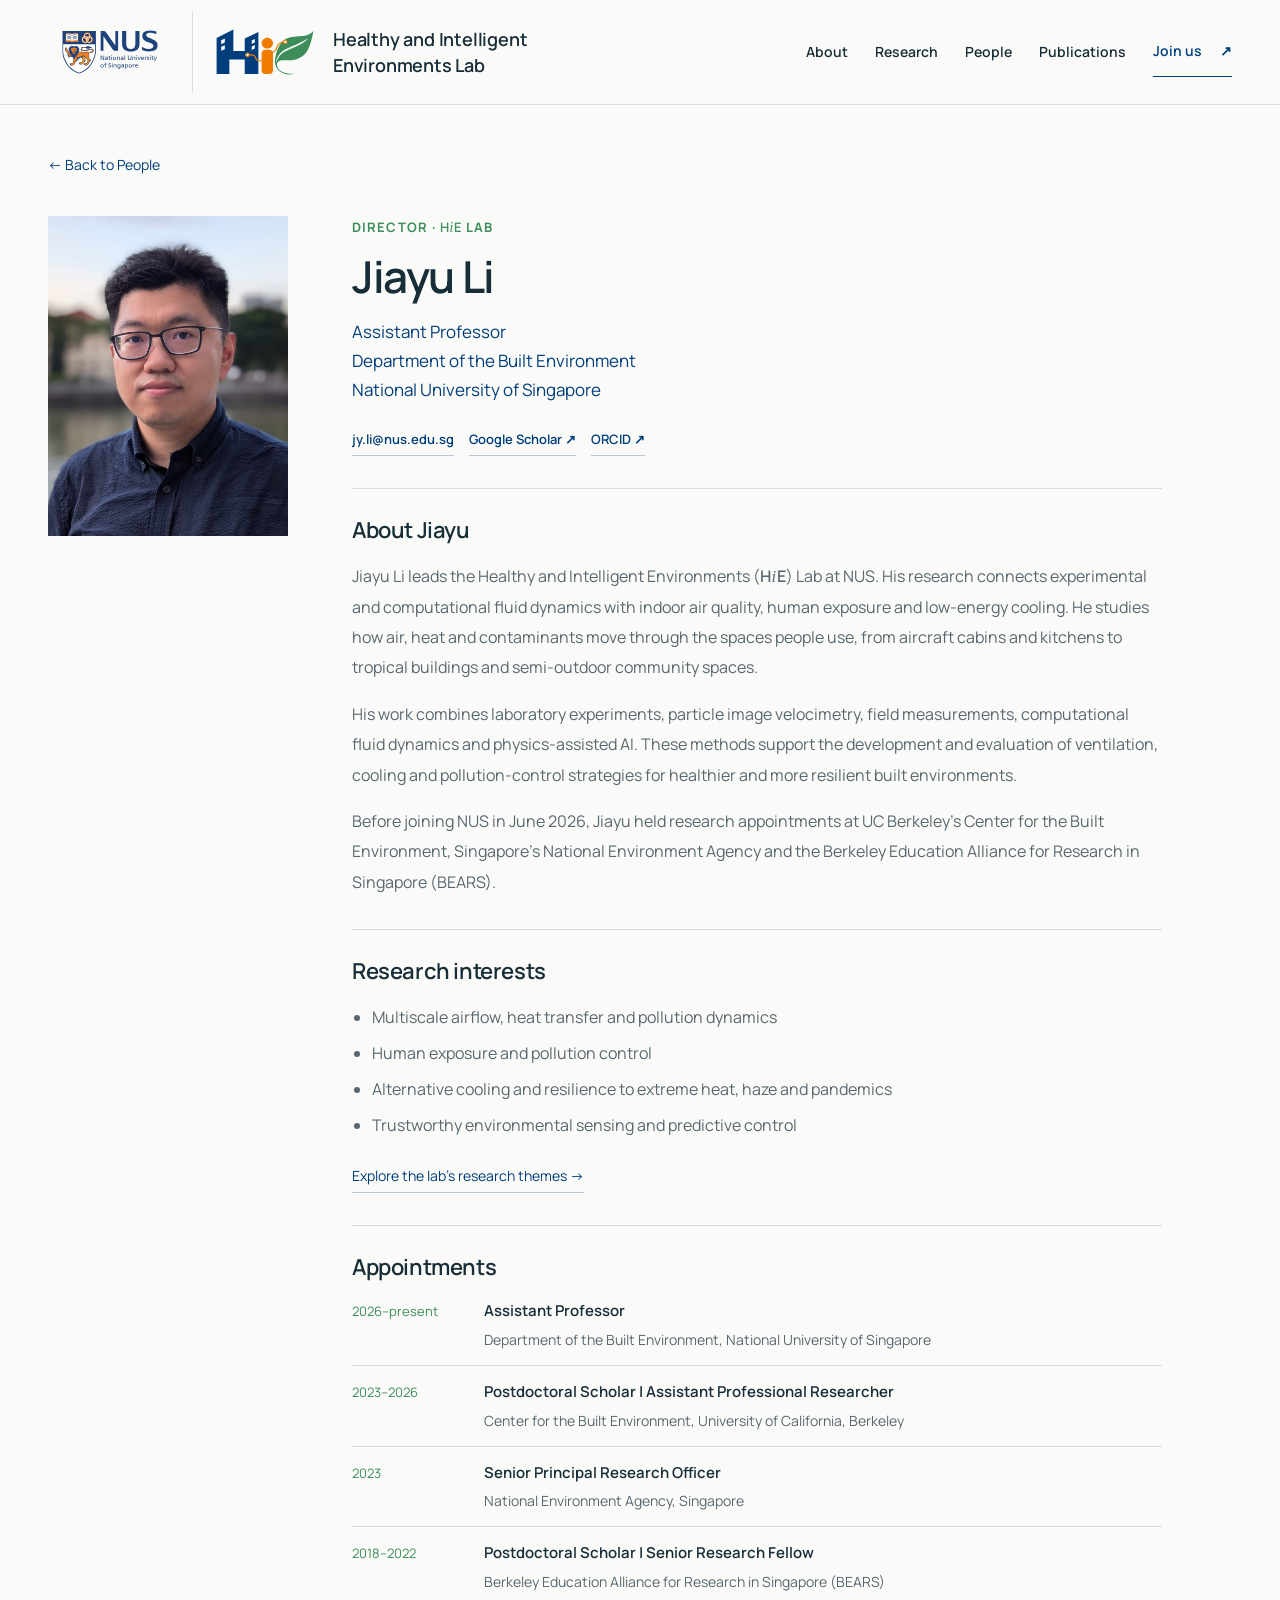
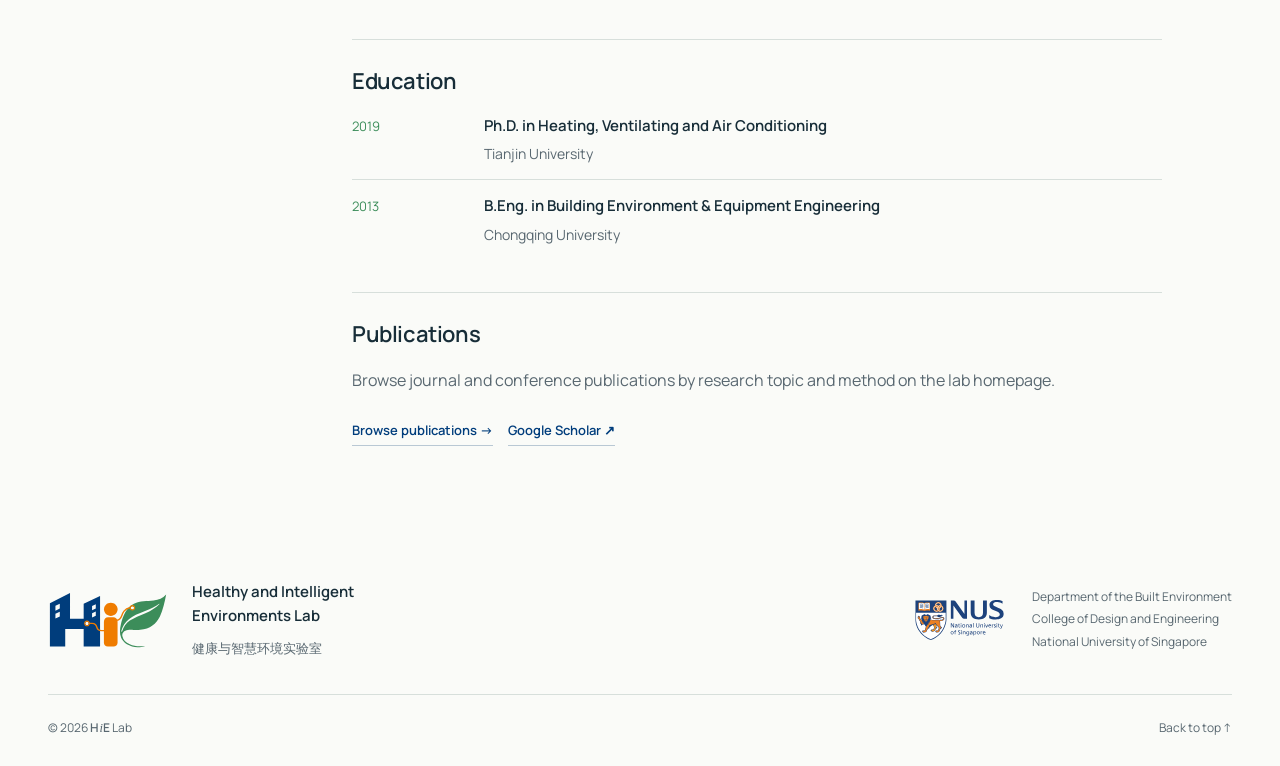
==== commit 684bdf51: "Group consecutive CBE and BEARS appointments" ====
--- a/docs/people/jiayu-li.html
+++ b/docs/people/jiayu-li.html
@@ -97,11 +97,9 @@
           <h2 id="appointments-title">Appointments</h2>
           <ol class="profile-timeline">
             <li><span class="timeline-date">2026–present</span><div><strong>Assistant Professor</strong><p>Department of the Built Environment, National University of Singapore</p></div></li>
-            <li><span class="timeline-date">2025–2026</span><div><strong>Assistant Professional Researcher</strong><p>Center for the Built Environment, University of California, Berkeley</p></div></li>
-            <li><span class="timeline-date">2023–2025</span><div><strong>Postdoctoral Scholar</strong><p>Center for the Built Environment, University of California, Berkeley</p></div></li>
+            <li><span class="timeline-date">2023–2026</span><div><strong>Postdoctoral Scholar | Assistant Professional Researcher</strong><p>Center for the Built Environment, University of California, Berkeley</p></div></li>
             <li><span class="timeline-date">2023</span><div><strong>Senior Principal Research Officer</strong><p>National Environment Agency, Singapore</p></div></li>
-            <li><span class="timeline-date">2022</span><div><strong>Senior Research Fellow</strong><p>Berkeley Education Alliance for Research in Singapore (BEARS)</p></div></li>
-            <li><span class="timeline-date">2018–2022</span><div><strong>Postdoctoral Scholar</strong><p>Berkeley Education Alliance for Research in Singapore (BEARS)</p></div></li>
+            <li><span class="timeline-date">2018–2022</span><div><strong>Postdoctoral Scholar | Senior Research Fellow</strong><p>Berkeley Education Alliance for Research in Singapore (BEARS)</p></div></li>
           </ol>
         </section>
         <section class="profile-section" aria-labelledby="education-title">
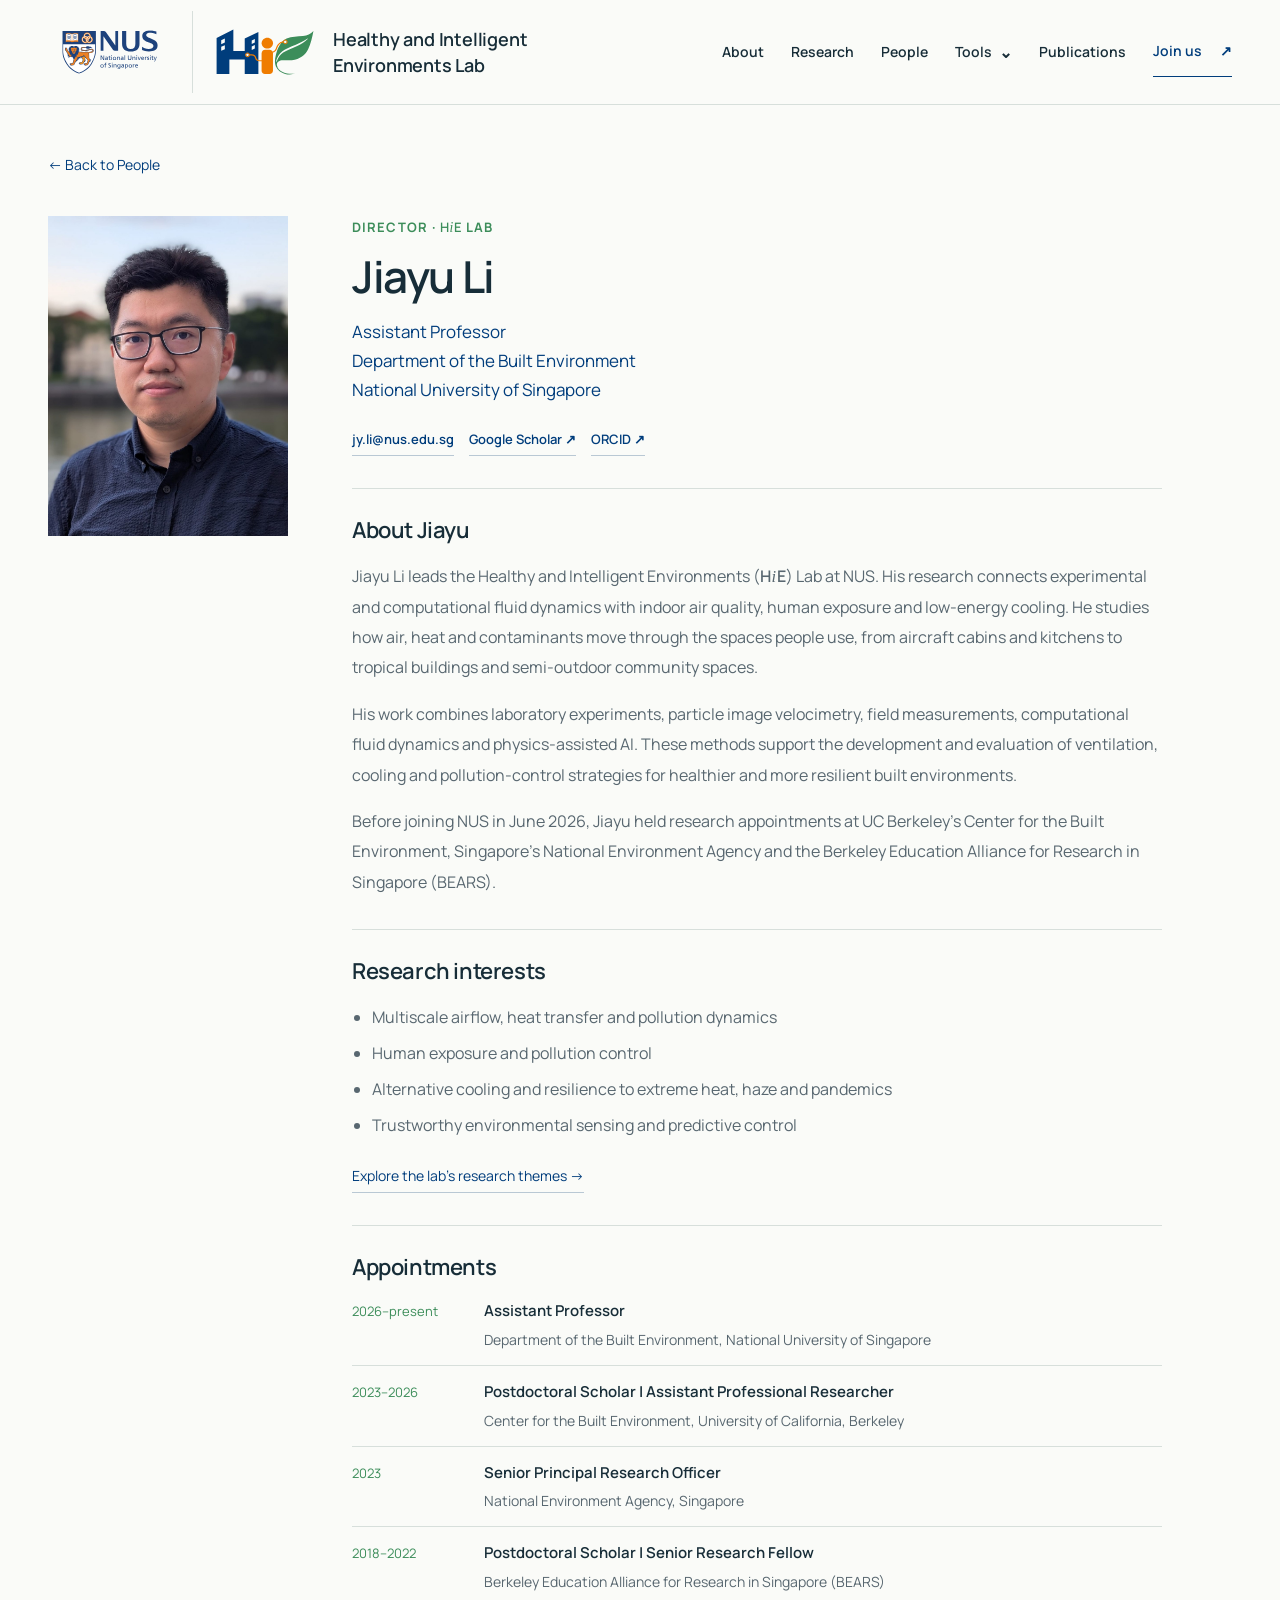
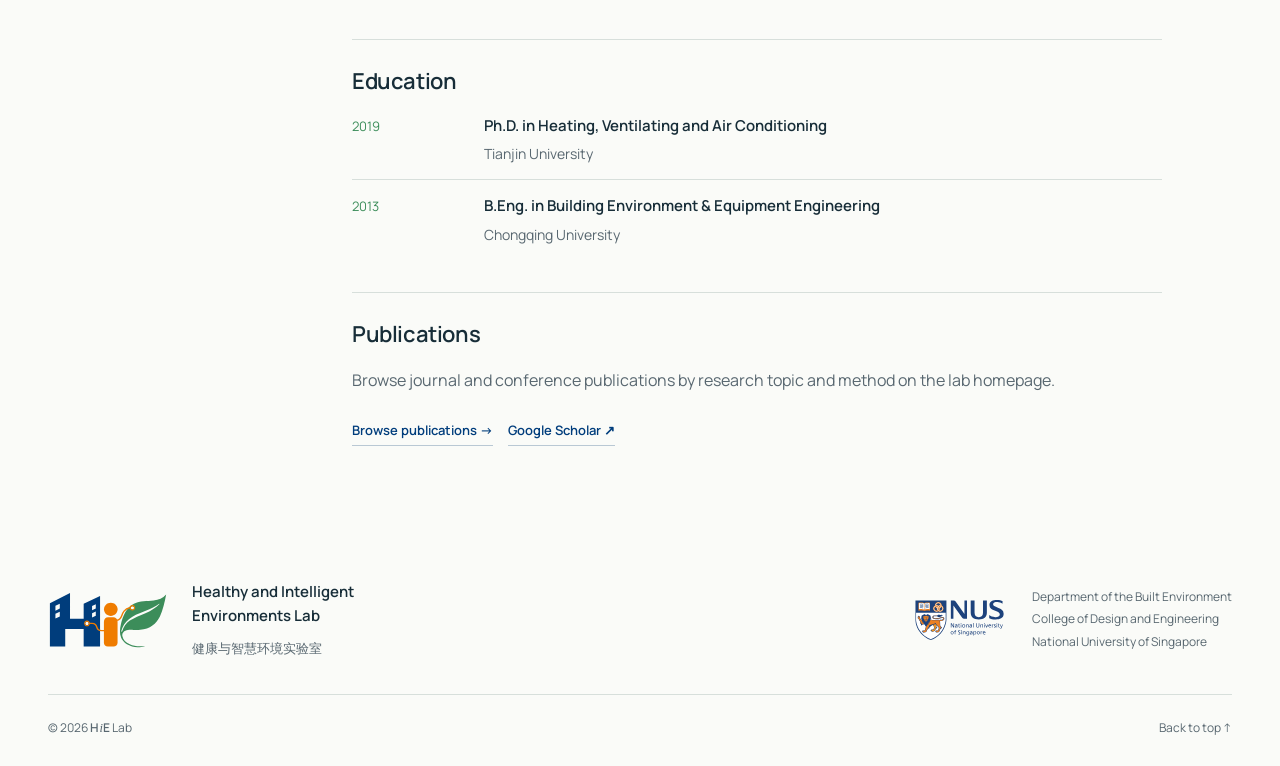
==== commit b3cc08be: "Add research tools section and publish Clear Air SG" ====
--- a/docs/people/jiayu-li.html
+++ b/docs/people/jiayu-li.html
@@ -19,8 +19,8 @@
   <meta property="og:image:alt" content="Jiayu Li, Director of the Healthy and Intelligent Environments Lab at NUS">
   <meta name="twitter:card" content="summary">
   <link rel="icon" href="../assets/hie-logo.svg" type="image/svg+xml">
-  <link rel="stylesheet" href="../style.css">
-  <script src="../main.js" defer></script>
+  <link rel="stylesheet" href="../style.css?v=20261115-tools">
+  <script src="../main.js?v=20261115-tools" defer></script>
   <script type="application/ld+json">
 {
   "@context": "https://schema.org",
@@ -57,7 +57,17 @@
       </div>
       <button class="menu-toggle" type="button" aria-controls="primary-nav" aria-expanded="false" hidden>Menu <span aria-hidden="true">+</span></button>
       <nav id="primary-nav" class="primary-nav" aria-label="Main navigation">
-        <a href="../index.html#about">About</a><a href="../index.html#research">Research</a><a href="../index.html#people">People</a><a href="../index.html#publications">Publications</a><a class="nav-contact" href="../index.html#join">Join us <span aria-hidden="true">↗</span></a>
+        <a href="../index.html#about">About</a><a href="../index.html#research">Research</a><a href="../index.html#people">People</a>
+        <details class="nav-tools">
+          <summary>Tools <span class="tools-chevron" aria-hidden="true">⌄</span></summary>
+          <div class="tools-dropdown">
+            <a class="tools-overview" href="../index.html#tools">All tools <span aria-hidden="true">→</span></a>
+            <a href="../tools/clear-air-sg/" target="_blank" rel="noopener noreferrer">Clear Air SG<small>Haze &amp; air cleaner sizing</small></a>
+            <a href="https://jiayuli.shinyapps.io/fan_infectious_aerosols/" target="_blank" rel="noopener noreferrer">Fans &amp; Infection Risk<small>Airborne infection risk calculator</small></a>
+            <a href="https://cbe-berkeley.shinyapps.io/airpurifier/" target="_blank" rel="noopener noreferrer">Portable Air Cleaner Calculator<small>Effectiveness &amp; number of units</small></a>
+          </div>
+        </details>
+        <a href="../index.html#publications">Publications</a><a class="nav-contact" href="../index.html#join">Join us <span aria-hidden="true">↗</span></a>
       </nav>
     </div>
   </header>
--- a/docs/style.css
+++ b/docs/style.css
@@ -115,18 +115,18 @@
 .publications-intro{font-size:15px;line-height:1.8;color:var(--muted);margin-top:14px;max-width:72ch}
 .publication-controls{margin-bottom:8px}
 .filter-hint{font-size:13px;color:var(--muted);margin-bottom:20px;line-height:1.7}
-.publication-filter-group,.publication-type-filter{padding:0;margin:0;border:0;min-width:0}
+.publication-filter-group{padding:0;margin:0;border:0;min-width:0}
 .publication-filter-group{margin-bottom:20px}
-.publication-filter-group legend,.publication-type-filter legend{padding:0;margin-bottom:10px;font-size:13px;font-weight:600;color:var(--ink)}
+.publication-filter-group legend{padding:0;margin-bottom:10px;font-size:13px;font-weight:600;color:var(--ink)}
 .filter-buttons{display:flex;flex-wrap:wrap;gap:8px}
 .filter-button{background:transparent;border:1px solid var(--line);border-radius:4px;color:var(--muted);cursor:pointer;padding:8px 13px;font-size:13px;line-height:1.6;min-height:40px;transition:background .15s,border-color .15s}
 .filter-button:hover{border-color:var(--blue);color:var(--blue)}
 .filter-button[aria-pressed="true"]{background:var(--blue);border-color:var(--blue);color:#fff}
 [data-filter-group="methods"] .filter-button[aria-pressed="true"]{background:#2f7047;border-color:#2f7047}
-.publication-toolbar{display:flex;justify-content:space-between;align-items:flex-end;gap:20px;border-top:1px solid var(--line);padding-top:20px}
+.publication-toolbar{display:flex;justify-content:space-between;align-items:center;gap:20px;margin-top:24px;padding-bottom:14px;border-bottom:1px solid var(--line)}
 .filter-reset{border:0;background:none;color:var(--blue);font-size:13px;padding:10px 0;cursor:pointer;line-height:1.7;text-decoration:underline;text-underline-offset:4px}
 .filter-reset:disabled{opacity:.5;cursor:default;text-decoration:none}
-.publication-count{margin-top:24px;padding-bottom:14px;border-bottom:1px solid var(--line);font-size:13px;line-height:1.7;color:var(--muted)}
+.publication-count{margin:0;font-size:13px;line-height:1.7;color:var(--muted)}
 .publication-empty{font-size:15px;padding:30px 0;color:var(--muted)}
 .publication-more{display:flex;align-items:center;gap:26px;margin-top:28px}
 .paper-tags{display:flex;flex-wrap:wrap;gap:7px;margin-top:14px}
@@ -314,6 +314,45 @@
 .primary-nav .nav-contact{ color:var(--blue); border-bottom:1px solid var(--blue); }
 .nav-contact span{ margin-left:15px; }
 .menu-toggle{ display:none; }
+.nav-tools{position:relative}
+.nav-tools summary{display:flex;align-items:center;gap:7px;padding-block:12px;list-style:none;cursor:pointer;color:var(--ink);white-space:nowrap}
+.nav-tools summary::-webkit-details-marker{display:none}
+.nav-tools summary:focus-visible{outline:3px solid var(--orange);outline-offset:5px}
+.nav-tools summary:hover,.nav-tools[open] summary{color:var(--green)}
+.tools-chevron{font-size:16px;line-height:1;transition:transform .15s}
+.nav-tools[open] .tools-chevron{transform:rotate(180deg)}
+.tools-dropdown{position:absolute;top:100%;right:-20px;z-index:25;width:320px;padding:8px;background:#fff;border:1px solid var(--line);border-top:3px solid var(--green);box-shadow:0 12px 28px rgba(23,44,54,.1)}
+.primary-nav .tools-dropdown a{display:block;padding:12px 14px;font-size:14px;line-height:1.5}
+.tools-dropdown a:hover,.tools-dropdown a:focus-visible{background:var(--paper,#fafbf8);color:var(--blue)}
+.tools-dropdown small{display:block;margin-top:3px;color:var(--muted);font-size:12px;font-weight:400}
+.primary-nav .tools-dropdown .tools-overview{display:flex;justify-content:space-between;border-bottom:1px solid var(--line);margin-bottom:4px;color:var(--blue)}
+.section.tools{display:block;padding-block:72px;border-top:1px solid var(--line)}
+.tools-intro{margin-top:14px;font-size:16px;color:var(--muted);line-height:1.8}
+.tool-list{display:grid;grid-template-columns:repeat(3,minmax(0,1fr));gap:28px;list-style:none;padding:0;margin:30px 0 0}
+.tool-list>li{display:flex;flex-direction:column;align-items:flex-start;min-width:0;padding-top:20px;border-top:3px solid var(--blue)}
+.tool-list>li:first-child{border-top-color:var(--green)}
+.tool-list>li:nth-child(2){border-top-color:var(--orange)}
+.tool-topic{font-size:12px;font-weight:600;line-height:1.7;color:var(--blue);margin-bottom:12px}
+.tool-list h3{font-size:22px;line-height:1.35;letter-spacing:-.3px}
+.tool-description{font-size:16px;line-height:1.8;margin-top:14px;color:var(--muted)}
+.tool-link{display:inline-flex;align-items:center;gap:18px;margin-top:auto;padding-top:22px;color:var(--blue);font-size:14px;font-weight:600;text-decoration:underline;text-underline-offset:5px}
+.tool-link:hover{color:var(--green)}
+@media (max-width:1150px){
+ .primary-nav{position:relative}
+ .nav-tools{position:static}
+ .tools-dropdown{left:0;right:0;top:calc(100% - 8px);width:auto}
+}
+@media (max-width:760px){
+ .tool-list{grid-template-columns:1fr;gap:30px}
+ .section.tools{padding-block:55px}
+}
+@media (max-width:600px){
+ .nav-tools summary{font-size:12px;gap:5px}
+ .tools-intro,.tool-description{font-size:15px}
+}
+@media print{
+ .nav-tools{display:none}
+}
 @media (max-width:1100px){
 .header-inner{ gap:20px; }
 .brand-group{ gap:16px; }
@@ -324,7 +363,7 @@
 .brand-type{ font-size:17px; }
 .primary-nav{ gap:19px; ;font-size:14px;}
 }
-@media (max-width:1000px){
+@media (max-width:1150px){
 .header-inner{ min-height:96px; flex-wrap:wrap; column-gap:18px; row-gap:0; }
 .menu-toggle:not([hidden]){ display:flex; gap:20px; align-items:center; padding:12px 0 12px 14px; border:0; background:none; color:var(--blue); font-size:12px; font-weight:600; cursor:pointer; }
 .menu-toggle>span{ font-size:22px; font-weight:400; }
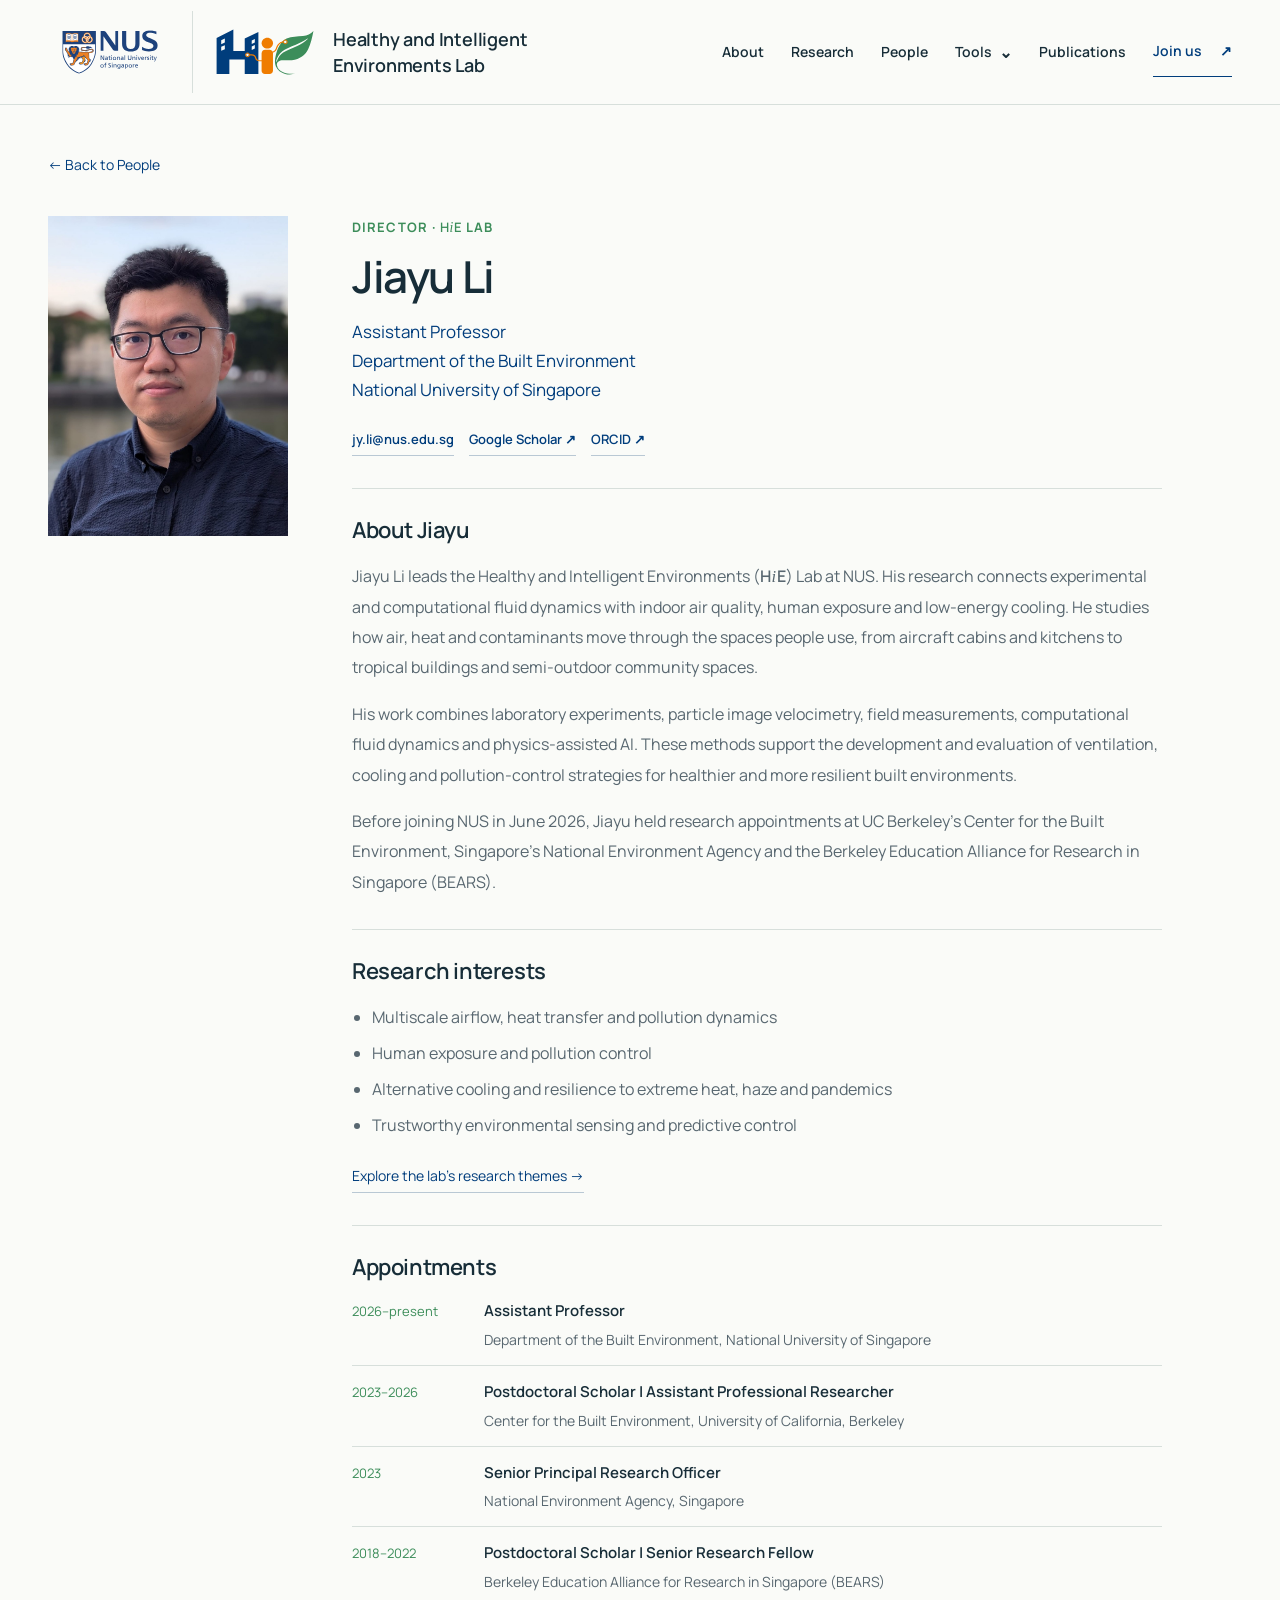
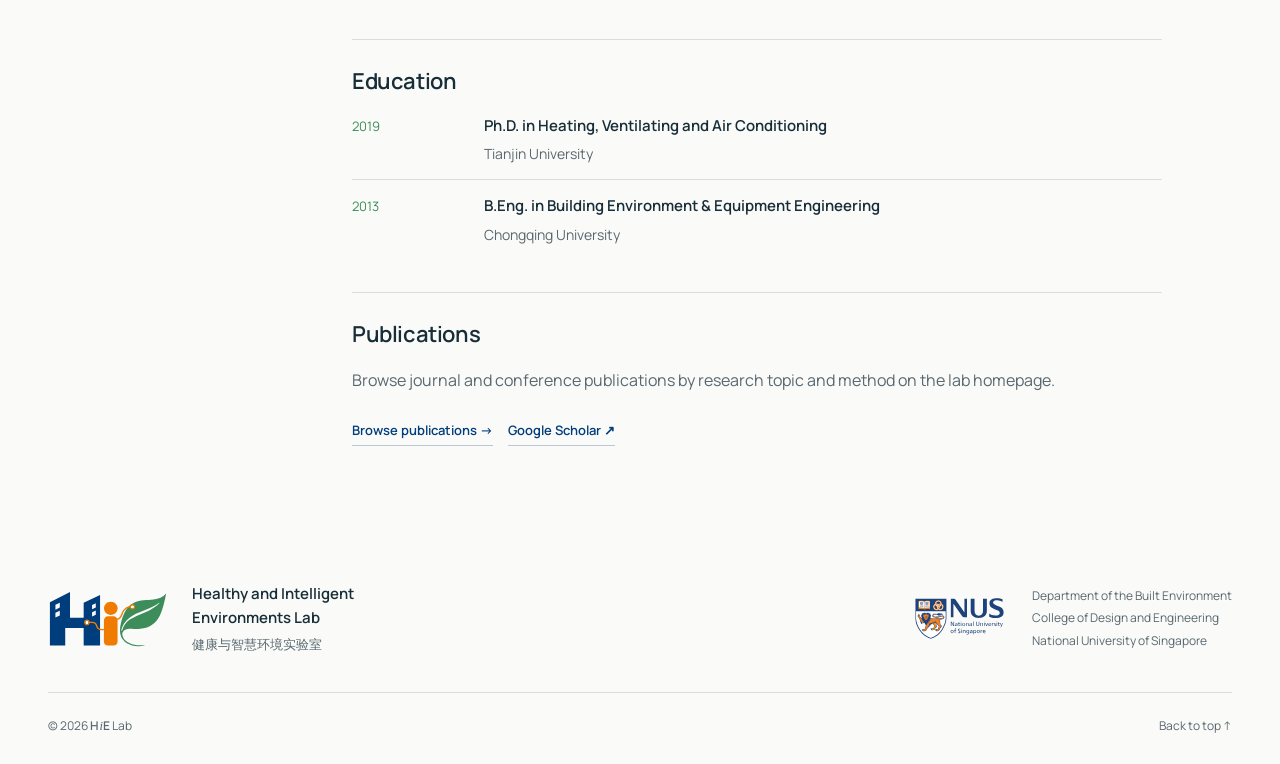
==== commit 91e6e17b: "Tighten spacing between English and Chinese footer names" ====
--- a/docs/people/jiayu-li.html
+++ b/docs/people/jiayu-li.html
@@ -19,7 +19,7 @@
   <meta property="og:image:alt" content="Jiayu Li, Director of the Healthy and Intelligent Environments Lab at NUS">
   <meta name="twitter:card" content="summary">
   <link rel="icon" href="../assets/hie-logo.svg" type="image/svg+xml">
-  <link rel="stylesheet" href="../style.css?v=20261115-tools">
+  <link rel="stylesheet" href="../style.css?v=20261115-footer-spacing">
   <script src="../main.js?v=20261115-tools" defer></script>
   <script type="application/ld+json">
 {
--- a/docs/style.css
+++ b/docs/style.css
@@ -173,7 +173,7 @@
 .footer-identity{display:flex;align-items:center;gap:24px}
 .footer-identity>img{width:120px}
 .footer-identity p{font-size:15px;font-weight:600;line-height:1.6}
-.footer-identity p[lang]{font-size:13px;font-weight:400;color:var(--muted);margin-top:10px}
+.footer-identity p[lang]{font-size:13px;font-weight:400;color:var(--muted);margin-top:4px}
 .footer-affiliation{display:flex;justify-content:flex-end;gap:15px;align-items:center}
 .footer-affiliation img{width:115px}
 .footer-affiliation p{font-size:12px;color:var(--muted);line-height:1.9}
